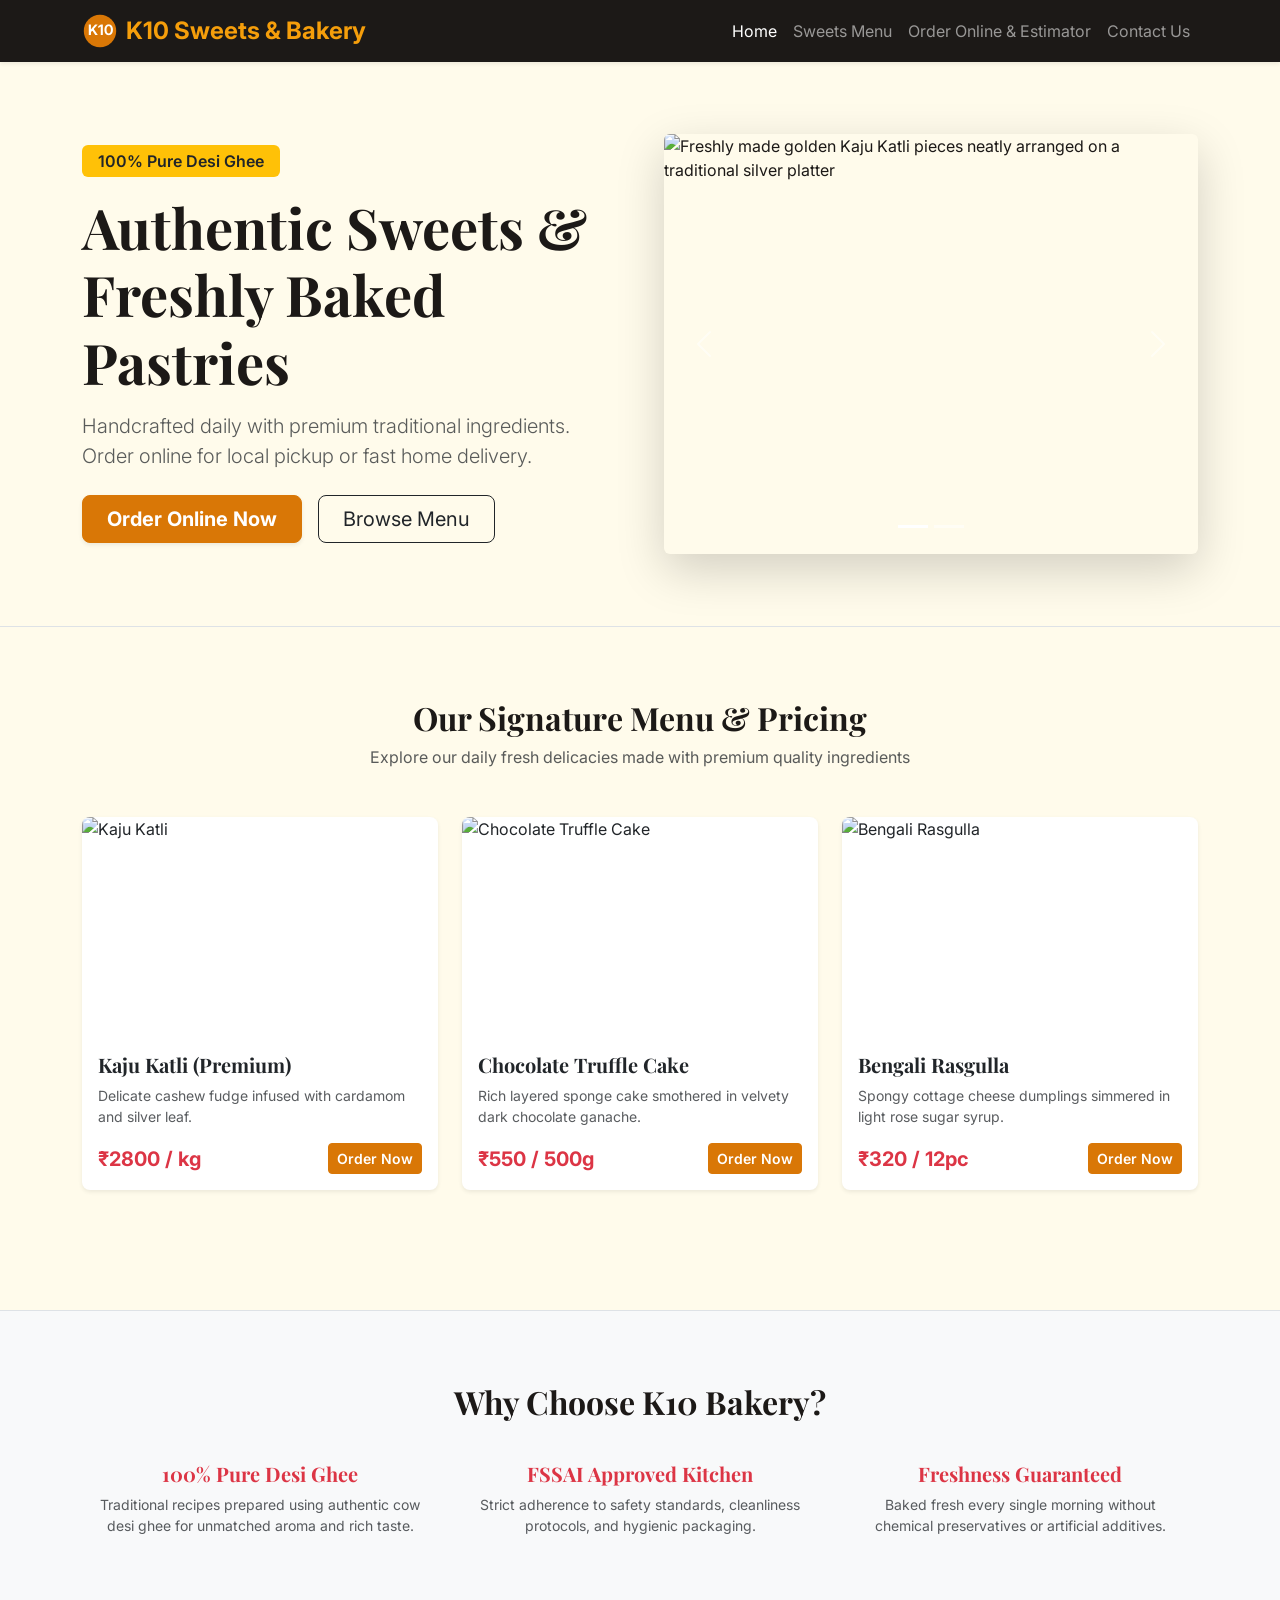
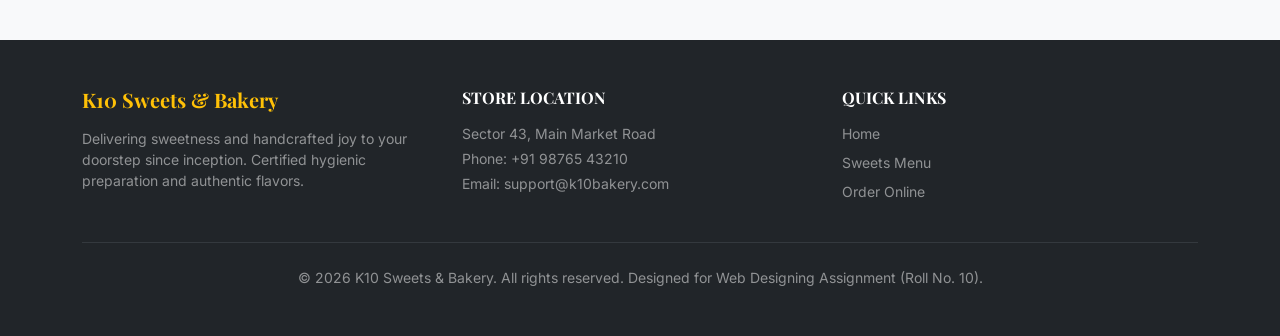
==== index.html @ d87d9048 "init: initial repository setup with HTML5 boilerplate & Bootstrap CDN" ====
<!DOCTYPE html>
<html lang="en">
<head>
    <meta charset="UTF-8">
    <meta name="viewport" content="width=device-width, initial-scale=1.0">
    <title>K10 Sweets & Bakery | Fresh Desi Ghee Sweets & Cakes Online</title>
    
    <meta name="description" content="Order fresh handcrafted Indian sweets, festival boxes, and customized birthday cakes online from K10 Sweets & Bakery. Fast local delivery and 100% hygienic preparation.">
    <meta name="keywords" content="bakery shop near me, buy desi ghee sweets online, custom birthday cake ordering">

    <link rel="preconnect" href="https://fonts.googleapis.com">
    <link rel="preconnect" href="https://fonts.gstatic.com" crossorigin>
    <link href="https://fonts.googleapis.com/css2?family=Inter:wght@400;500;600&family=Playfair+Display:wght@600;700&display=swap" rel="stylesheet">

    <link href="https://cdn.jsdelivr.net/npm/bootstrap@5.3.2/dist/css/bootstrap.min.css" rel="stylesheet">

    <link rel="stylesheet" href="styles.css">
</head>
<body>

    <header class="navbar navbar-expand-lg navbar-dark bg-dark sticky-top shadow-sm" role="navigation">
        <div class="container">
            <a class="navbar-brand d-flex align-items-center" href="index.html">
                <svg class="me-2" width="36" height="36" viewBox="0 0 100 100" role="img" aria-label="K10 Logo">
                    <circle cx="50" cy="50" r="45" fill="#d97706" />
                    <text x="50" y="62" font-size="40" text-anchor="middle" fill="#ffffff" font-weight="bold">K10</text>
                </svg>
                <span class="fw-bold fs-4">K10 Sweets & Bakery</span>
            </a>
            <button class="navbar-toggler" type="button" data-bs-toggle="collapse" data-bs-target="#navbarNav" aria-controls="navbarNav" aria-expanded="false" aria-label="Toggle navigation">
                <span class="navbar-toggler-icon"></span>
            </button>
            <nav class="collapse navbar-collapse" id="navbarNav">
                <ul class="navbar-nav ms-auto mb-2 mb-lg-0 align-lg-center">
                    <li class="nav-item"><a class="nav-link active" href="index.html">Home</a></li>
                    <li class="nav-item"><a class="nav-link" href="#menu">Sweets Menu</a></li>
                    <li class="nav-item"><a class="nav-link" href="order.html">Order Online & Estimator</a></li>
                    <li class="nav-item"><a class="nav-link" href="#contact">Contact Us</a></li>
                </ul>
            </nav>
        </div>
    </header>

    <main role="main">
        <section class="hero-section py-5 border-bottom">
            <div class="container py-4">
                <div class="row align-items-center g-5">
                    <div class="col-lg-6">
                        <span class="badge bg-warning text-dark px-3 py-2 mb-3 fs-6 fw-semibold">100% Pure Desi Ghee</span>
                        <h1 class="display-4 fw-bold mb-3">Authentic Sweets & Freshly Baked Pastries</h1>
                        <p class="lead text-muted mb-4">Handcrafted daily with premium traditional ingredients. Order online for local pickup or fast home delivery.</p>
                        <div class="d-flex gap-3 flex-wrap">
                            <a href="order.html" class="btn btn-warning btn-lg fw-bold text-dark px-4 shadow-sm">Order Online Now</a>
                            <a href="#menu" class="btn btn-outline-dark btn-lg px-4">Browse Menu</a>
                        </div>
                    </div>
                    <div class="col-lg-6">
                        <div id="bakeryCarousel" class="carousel slide shadow-lg rounded overflow-hidden" data-bs-ride="carousel">
                            <div class="carousel-indicators">
                                <button type="button" data-bs-target="#bakeryCarousel" data-bs-slide-to="0" class="active" aria-current="true" aria-label="Slide 1"></button>
                                <button type="button" data-bs-target="#bakeryCarousel" data-bs-slide-to="1" aria-label="Slide 2"></button>
                            </div>
                            <div class="carousel-inner">
                                <div class="carousel-item active">
                                    <img src="https://images.unsplash.com/photo-1599785209707-a456fc1337cc?auto=format&fit=crop&w=800&q=80" class="d-block w-100" alt="Freshly made golden Kaju Katli pieces neatly arranged on a traditional silver platter">
                                </div>
                                <div class="carousel-item">
                                    <img src="https://images.unsplash.com/photo-1578985545062-69928b1d9587?auto=format&fit=crop&w=800&q=80" class="d-block w-100" alt="Delicious Chocolate Truffle Cake layered with rich cocoa cream">
                                </div>
                            </div>
                            <button class="carousel-control-prev" type="button" data-bs-target="#bakeryCarousel" data-bs-slide="prev">
                                <span class="carousel-control-prev-icon" aria-hidden="true"></span>
                                <span class="visually-hidden">Previous</span>
                            </button>
                            <button class="carousel-control-next" type="button" data-bs-target="#bakeryCarousel" data-bs-slide="next">
                                <span class="carousel-control-next-icon" aria-hidden="true"></span>
                                <span class="visually-hidden">Next</span>
                            </button>
                        </div>
                    </div>
                </div>
            </div>
        </section>

        <section id="menu" class="py-5">
            <div class="container py-4">
                <div class="text-center mb-5">
                    <h2 class="fw-bold mb-2">Our Signature Menu & Pricing</h2>
                    <p class="text-muted">Explore our daily fresh delicacies made with premium quality ingredients</p>
                </div>

                <div class="row g-4 mb-5">
                    <div class="col-md-4">
                        <div class="card h-100 shadow-sm border-0 product-card">
                            <img src="https://images.unsplash.com/photo-1599785209707-a456fc1337cc?auto=format&fit=crop&w=600&q=80" class="card-img-top" alt="Kaju Katli" style="height: 220px; object-fit: cover;">
                            <div class="card-body d-flex flex-column">
                                <h3 class="h5 fw-bold">Kaju Katli (Premium)</h3>
                                <p class="text-muted small">Delicate cashew fudge infused with cardamom and silver leaf.</p>
                                <div class="d-flex justify-content-between align-items-center mt-auto">
                                    <span class="fs-5 fw-bold text-danger">₹2800 / kg</span>
                                    <a href="order.html" class="btn btn-sm btn-warning fw-semibold">Order Now</a>
                                </div>
                            </div>
                        </div>
                    </div>
                    <div class="col-md-4">
                        <div class="card h-100 shadow-sm border-0 product-card">
                            <img src="https://images.unsplash.com/photo-1578985545062-69928b1d9587?auto=format&fit=crop&w=600&q=80" class="card-img-top" alt="Chocolate Truffle Cake" style="height: 220px; object-fit: cover;">
                            <div class="card-body d-flex flex-column">
                                <h3 class="h5 fw-bold">Chocolate Truffle Cake</h3>
                                <p class="text-muted small">Rich layered sponge cake smothered in velvety dark chocolate ganache.</p>
                                <div class="d-flex justify-content-between align-items-center mt-auto">
                                    <span class="fs-5 fw-bold text-danger">₹550 / 500g</span>
                                    <a href="order.html" class="btn btn-sm btn-warning fw-semibold">Order Now</a>
                                </div>
                            </div>
                        </div>
                    </div>
                    <div class="col-md-4">
                        <div class="card h-100 shadow-sm border-0 product-card">
                            <img src="https://images.unsplash.com/photo-1541781774459-bb2af2f05b55?auto=format&fit=crop&w=600&q=80" class="card-img-top" alt="Bengali Rasgulla" style="height: 220px; object-fit: cover;">
                            <div class="card-body d-flex flex-column">
                                <h3 class="h5 fw-bold">Bengali Rasgulla</h3>
                                <p class="text-muted small">Spongy cottage cheese dumplings simmered in light rose sugar syrup.</p>
                                <div class="d-flex justify-content-between align-items-center mt-auto">
                                    <span class="fs-5 fw-bold text-danger">₹320 / 12pc</span>
                                    <a href="order.html" class="btn btn-sm btn-warning fw-semibold">Order Now</a>
                                </div>
                            </div>
                        </div>
                    </div>
                </div>
            </div>
        </section>

        <section class="py-5 bg-light border-top">
            <div class="container py-4 text-center">
                <h2 class="fw-bold mb-4">Why Choose K10 Bakery?</h2>
                <div class="row g-4">
                    <div class="col-md-4">
                        <div class="p-3">
                            <h3 class="h5 fw-bold text-danger">100% Pure Desi Ghee</h3>
                            <p class="text-muted small">Traditional recipes prepared using authentic cow desi ghee for unmatched aroma and rich taste.</p>
                        </div>
                    </div>
                    <div class="col-md-4">
                        <div class="p-3">
                            <h3 class="h5 fw-bold text-danger">FSSAI Approved Kitchen</h3>
                            <p class="text-muted small">Strict adherence to safety standards, cleanliness protocols, and hygienic packaging.</p>
                        </div>
                    </div>
                    <div class="col-md-4">
                        <div class="p-3">
                            <h3 class="h5 fw-bold text-danger">Freshness Guaranteed</h3>
                            <p class="text-muted small">Baked fresh every single morning without chemical preservatives or artificial additives.</p>
                        </div>
                    </div>
                </div>
            </div>
        </section>
    </main>

    <footer id="contact" class="bg-dark text-white py-5" role="contentinfo">
        <div class="container">
            <div class="row g-4">
                <div class="col-lg-4">
                    <h3 class="h5 fw-bold text-warning mb-3">K10 Sweets & Bakery</h3>
                    <p class="text-white-50 small">Delivering sweetness and handcrafted joy to your doorstep since inception. Certified hygienic preparation and authentic flavors.</p>
                </div>
                <div class="col-lg-4">
                    <h4 class="h6 fw-bold text-uppercase mb-3">Store Location</h4>
                    <p class="text-white-50 small mb-1">Sector 43, Main Market Road</p>
                    <p class="text-white-50 small mb-1">Phone: +91 98765 43210</p>
                    <p class="text-white-50 small">Email: support@k10bakery.com</p>
                </div>
                <div class="col-lg-4">
                    <h4 class="h6 fw-bold text-uppercase mb-3">Quick Links</h4>
                    <ul class="list-unstyled small">
                        <li class="mb-2"><a href="index.html" class="text-white-50 text-decoration-none">Home</a></li>
                        <li class="mb-2"><a href="index.html#menu" class="text-white-50 text-decoration-none">Sweets Menu</a></li>
                        <li class="mb-2"><a href="order.html" class="text-white-50 text-decoration-none">Order Online</a></li>
                    </ul>
                </div>
            </div>
            <hr class="border-secondary my-4">
            <div class="text-center text-white-50 small">
                <p class="mb-0">&copy; 2026 K10 Sweets & Bakery. All rights reserved. Designed for Web Designing Assignment (Roll No. 10).</p>
            </div>
        </div>
    </footer>

    <script src="https://cdn.jsdelivr.net/npm/bootstrap@5.3.2/dist/js/bootstrap.bundle.min.js"></script>

    <script src="script.js"></script>
</body>
</html>
---- styles.css ----
:root {
    --k10-primary: #7c2d12;     
    --k10-secondary: #d97706;   
    --k10-accent: #f59e0b;     
    --k10-dark: #1c1917;       
    --k10-light: #fffbeb;      
}

body {
    background-color: var(--k10-light);
    color: var(--k10-dark);
    font-family: 'Inter', system-ui, -apple-system, sans-serif;
}

h1, h2, h3, h4, h5, h6 {
    font-family: 'Playfair Display', serif;
}

.btn-warning {
    background-color: var(--k10-secondary);
    border-color: var(--k10-secondary);
    color: #ffffff !important;
    transition: transform 0.25s ease-in-out, background-color 0.25s ease, box-shadow 0.25s ease;
}

.btn-warning:hover {
    transform: translateY(-3px);
    background-color: #b45309;
    border-color: #b45309;
    box-shadow: 0 4px 12px rgba(217, 119, 6, 0.3);
}

.navbar {
    background-color: var(--k10-dark) !important;
}

.navbar-brand span {
    color: var(--k10-accent);
}

.product-card {
    transition: transform 0.3s ease, box-shadow 0.3s ease;
    background-color: #ffffff;
    border-radius: 8px;
    overflow: hidden;
}

.product-card:hover {
    transform: translateY(-5px);
    box-shadow: 0 10px 20px rgba(28, 25, 23, 0.1) !important;
}

.carousel-item img {
    height: 320px;
    object-fit: cover;
}

@media screen and (min-width: 641px) {
    .hero-section h1 {
        font-size: 2.75rem;
    }
    .carousel-item img {
        height: 380px !important;
    }
}

@media screen and (min-width: 1025px) {
    .hero-section h1 {
        font-size: 3.5rem;
    }
    .carousel-item img {
        height: 420px !important;
    }
}
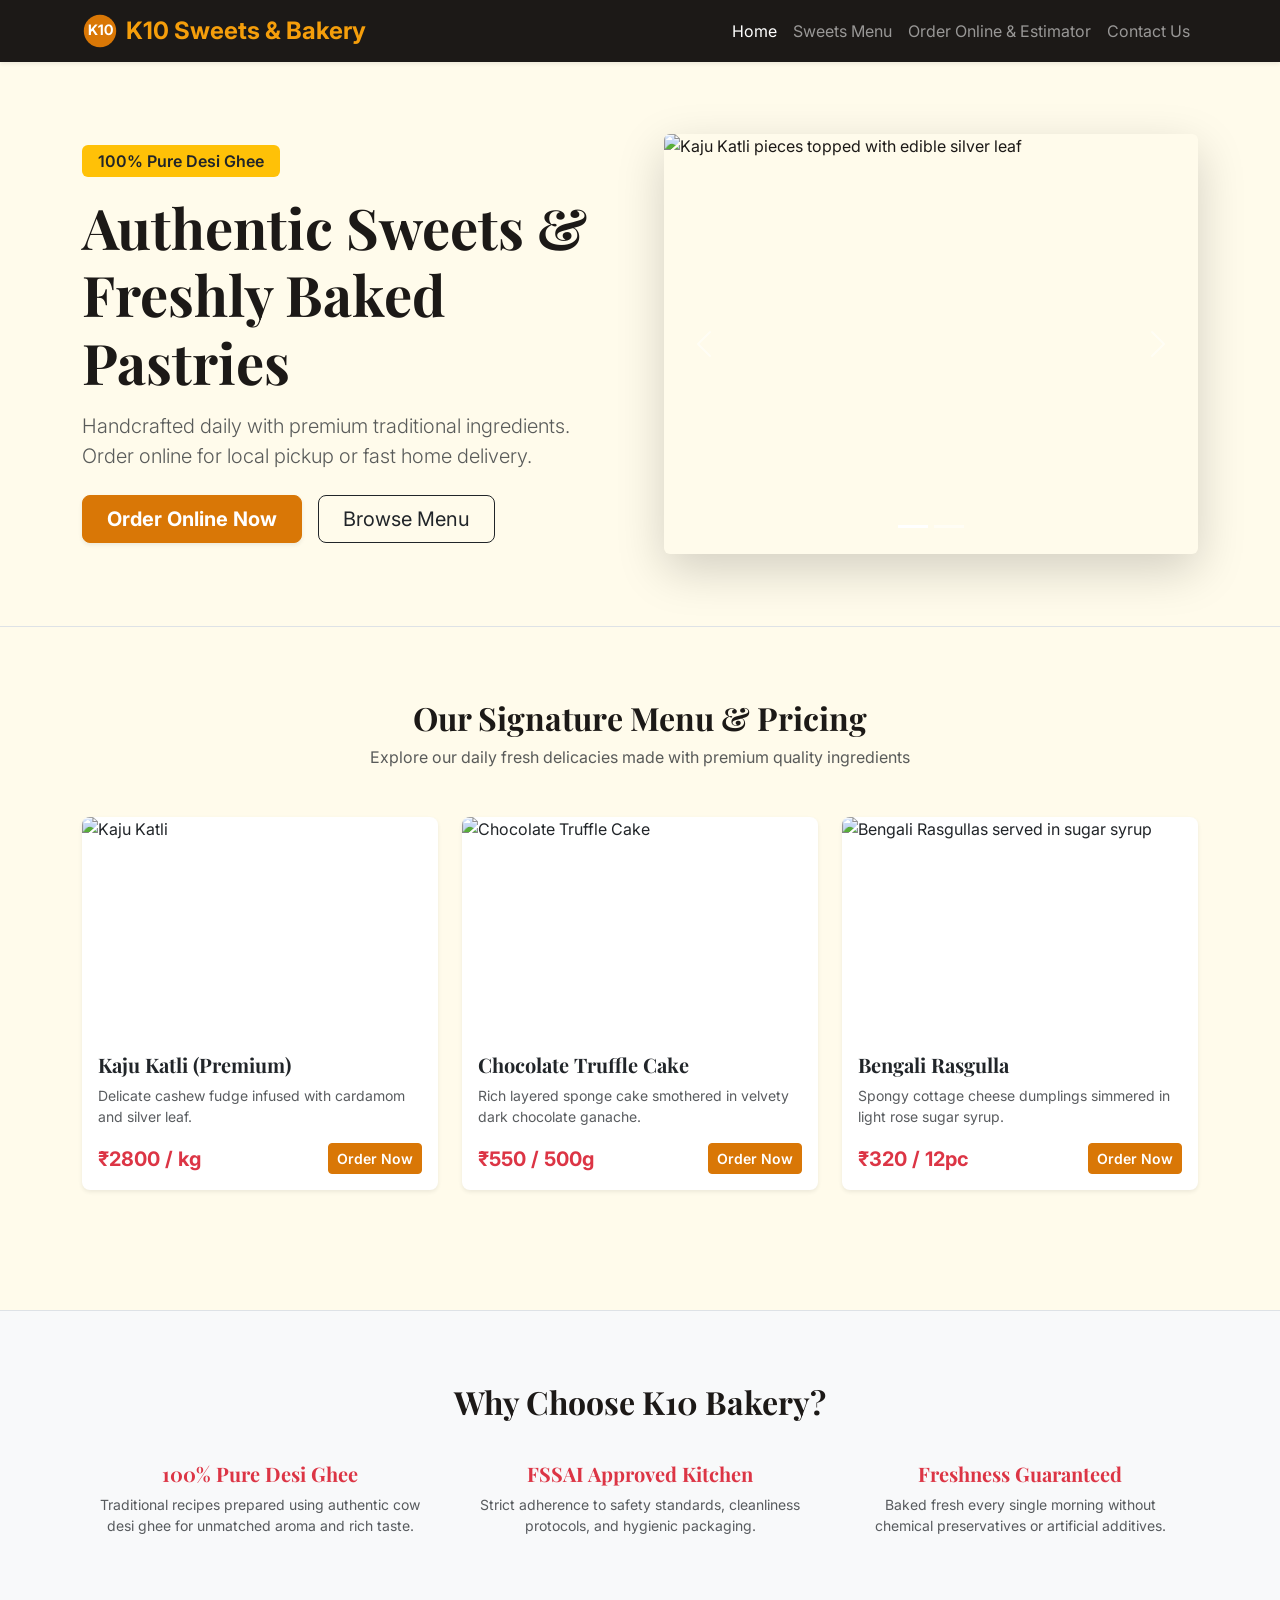
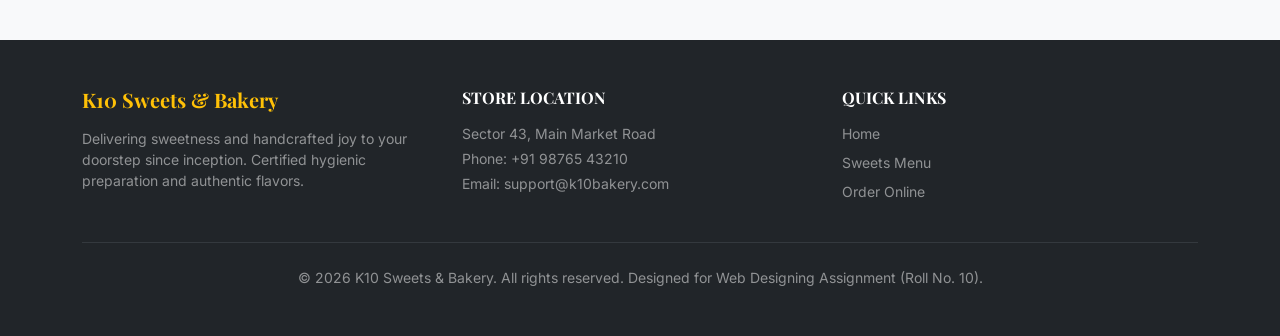
==== commit 56ff562f: "chore: add SEO meta tags, ARIA accessibility attributes, and final UI polish" ====
--- a/index.html
+++ b/index.html
@@ -62,7 +62,7 @@
                             </div>
                             <div class="carousel-inner">
                                 <div class="carousel-item active">
-                                    <img src="https://images.unsplash.com/photo-1599785209707-a456fc1337cc?auto=format&fit=crop&w=800&q=80" class="d-block w-100" alt="Freshly made golden Kaju Katli pieces neatly arranged on a traditional silver platter">
+                                    <img src="https://desikartt.com/cdn/shop/files/23_1445x.png?v=1740550945" class="d-block w-100" alt="Kaju Katli pieces topped with edible silver leaf">
                                 </div>
                                 <div class="carousel-item">
                                     <img src="https://images.unsplash.com/photo-1578985545062-69928b1d9587?auto=format&fit=crop&w=800&q=80" class="d-block w-100" alt="Delicious Chocolate Truffle Cake layered with rich cocoa cream">
@@ -92,7 +92,7 @@
                 <div class="row g-4 mb-5">
                     <div class="col-md-4">
                         <div class="card h-100 shadow-sm border-0 product-card">
-                            <img src="https://images.unsplash.com/photo-1599785209707-a456fc1337cc?auto=format&fit=crop&w=600&q=80" class="card-img-top" alt="Kaju Katli" style="height: 220px; object-fit: cover;">
+                            <img src="https://desikartt.com/cdn/shop/files/23_1445x.png?v=1740550945" class="card-img-top" alt="Kaju Katli" style="height: 220px; object-fit: cover;">
                             <div class="card-body d-flex flex-column">
                                 <h3 class="h5 fw-bold">Kaju Katli (Premium)</h3>
                                 <p class="text-muted small">Delicate cashew fudge infused with cardamom and silver leaf.</p>
@@ -118,7 +118,7 @@
                     </div>
                     <div class="col-md-4">
                         <div class="card h-100 shadow-sm border-0 product-card">
-                            <img src="https://images.unsplash.com/photo-1541781774459-bb2af2f05b55?auto=format&fit=crop&w=600&q=80" class="card-img-top" alt="Bengali Rasgulla" style="height: 220px; object-fit: cover;">
+                            <img src="https://assets.telegraphindia.com/abp/2025/Sep/1757071088_roso.jpg" class="card-img-top" alt="Bengali Rasgullas served in sugar syrup" style="height: 220px; object-fit: cover;">
                             <div class="card-body d-flex flex-column">
                                 <h3 class="h5 fw-bold">Bengali Rasgulla</h3>
                                 <p class="text-muted small">Spongy cottage cheese dumplings simmered in light rose sugar syrup.</p>
